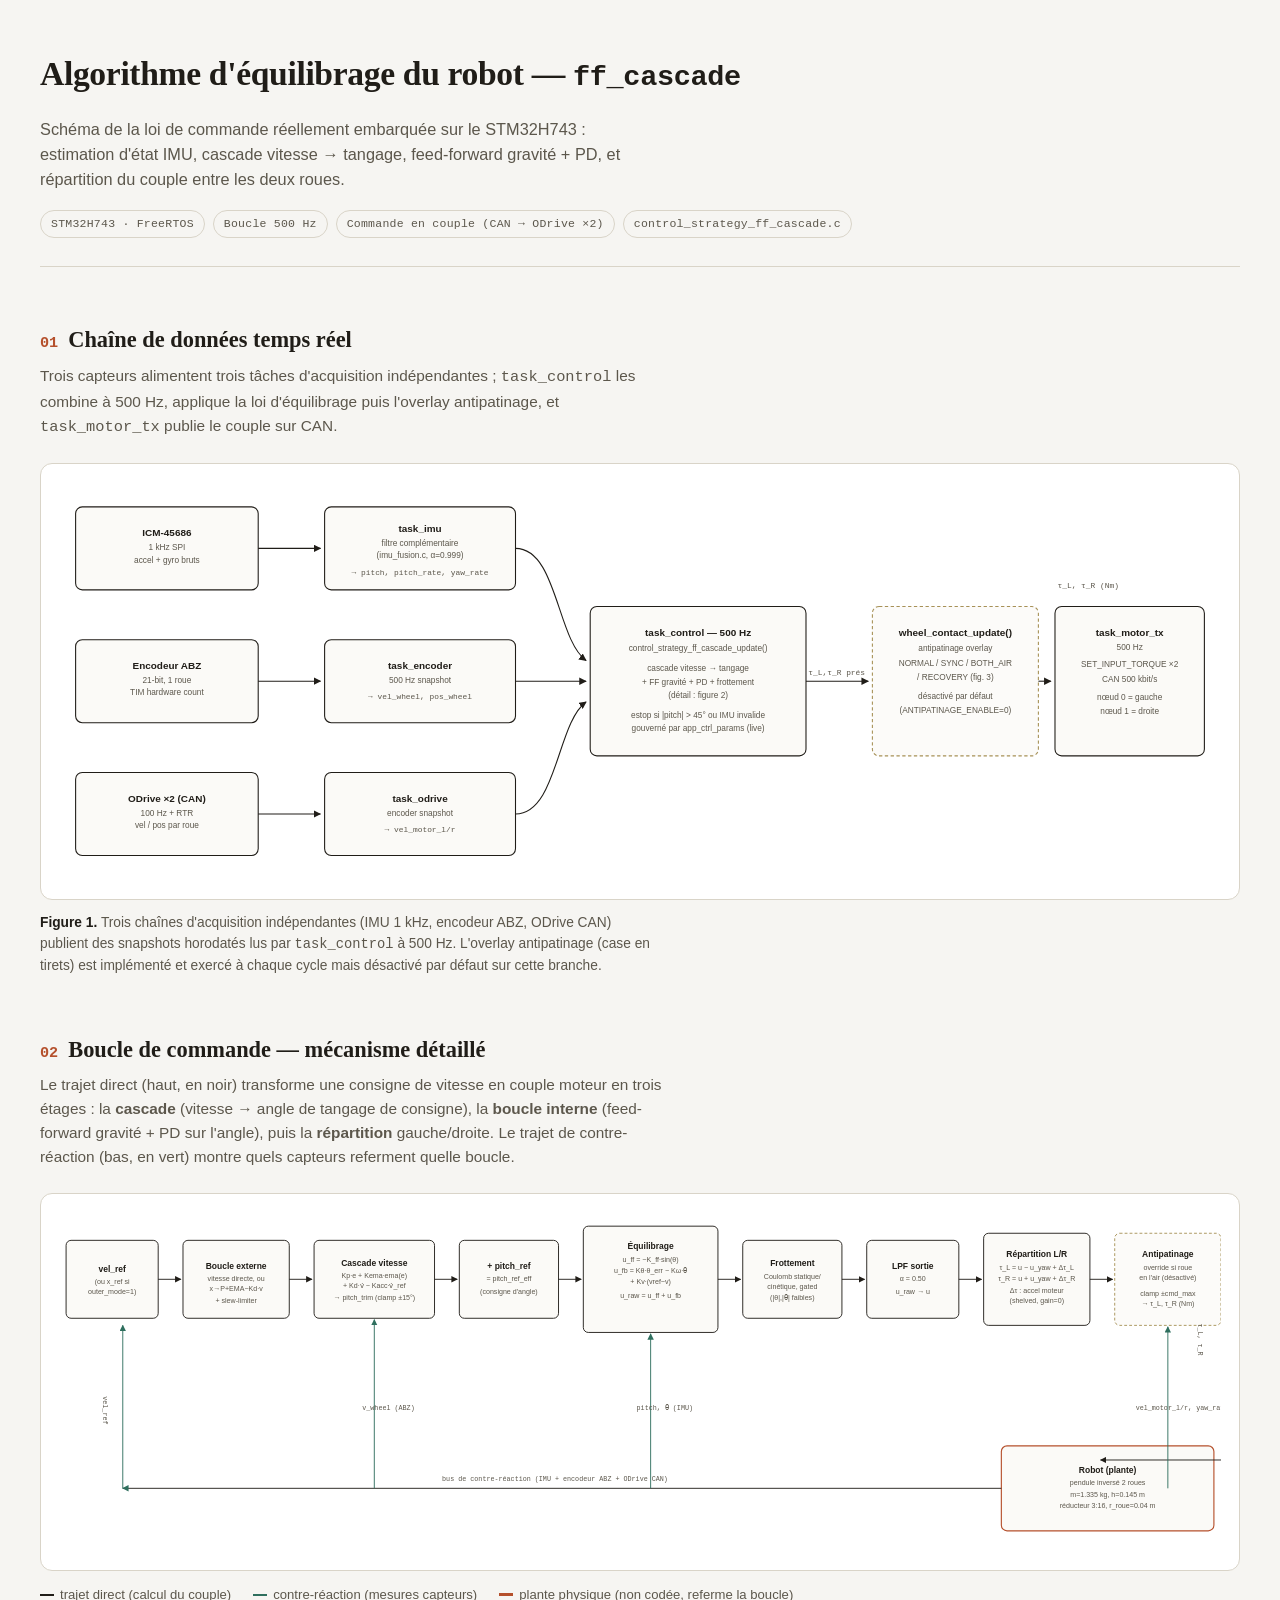
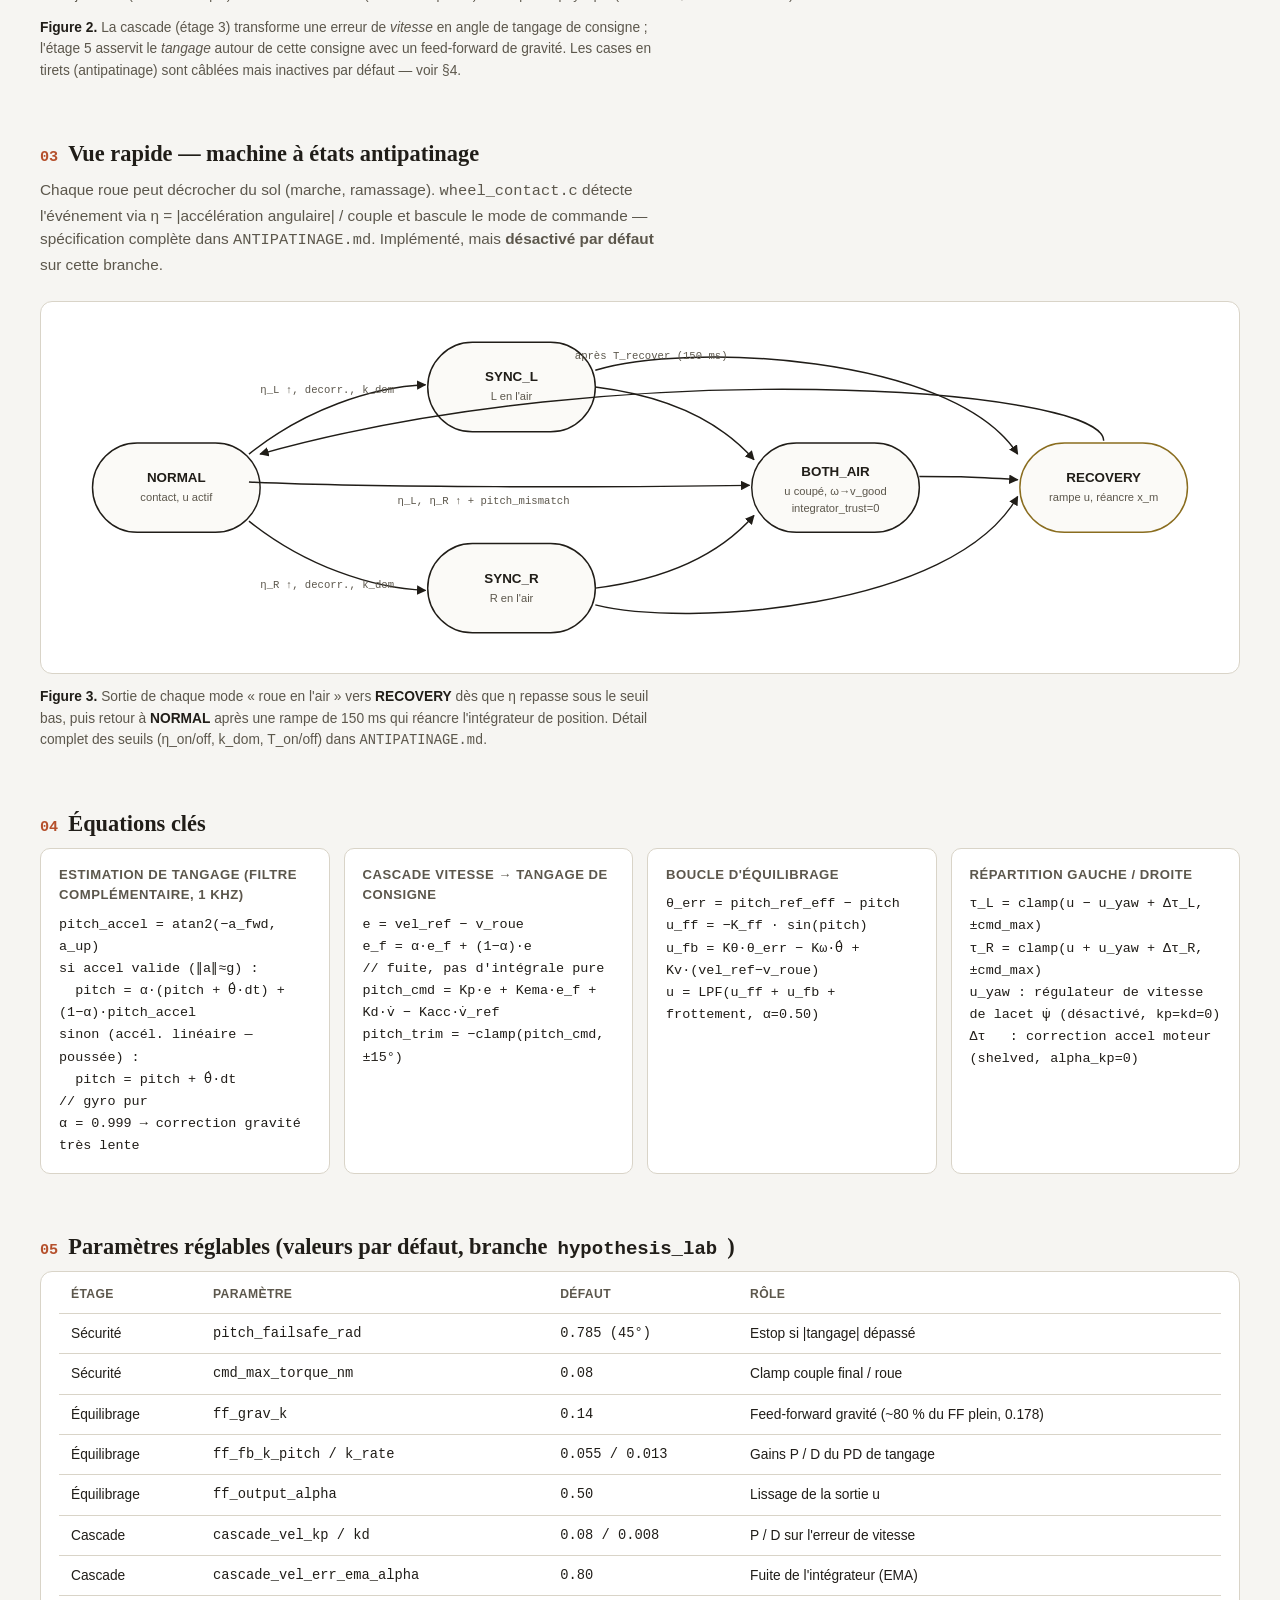
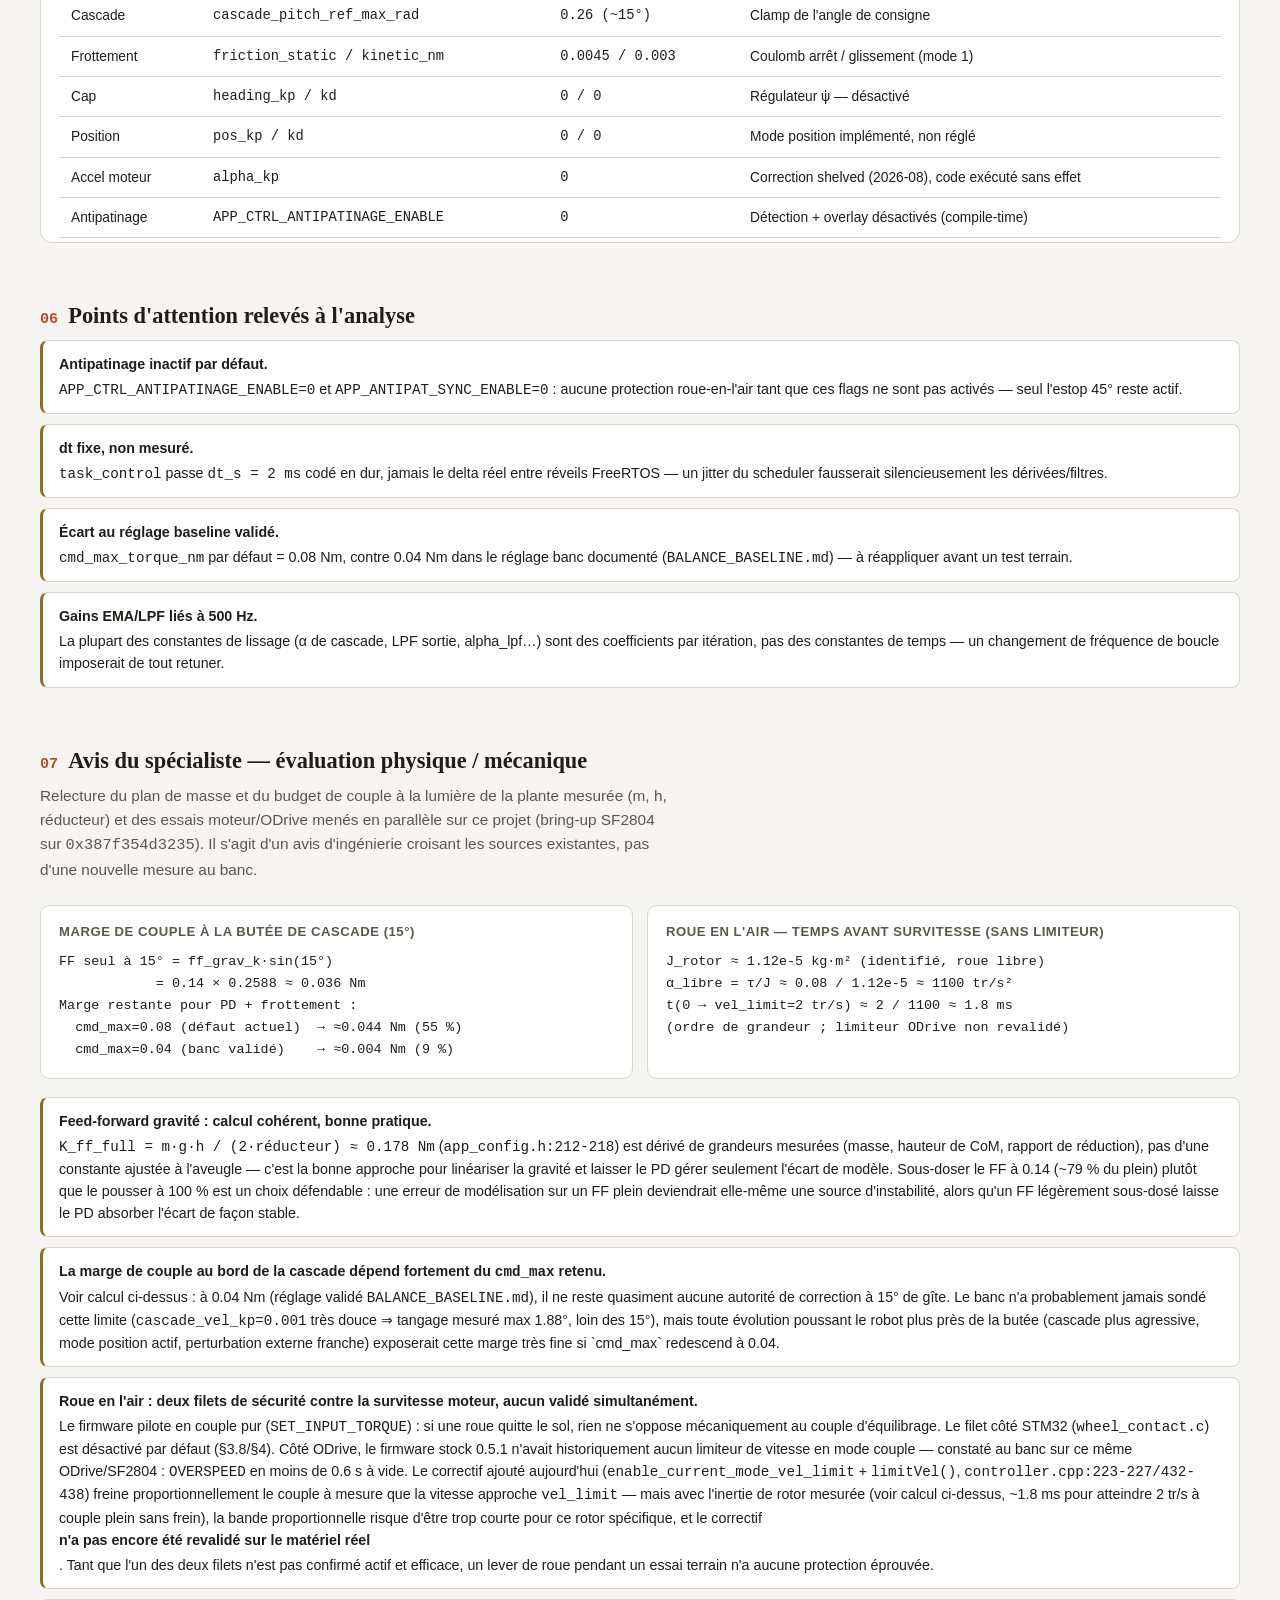
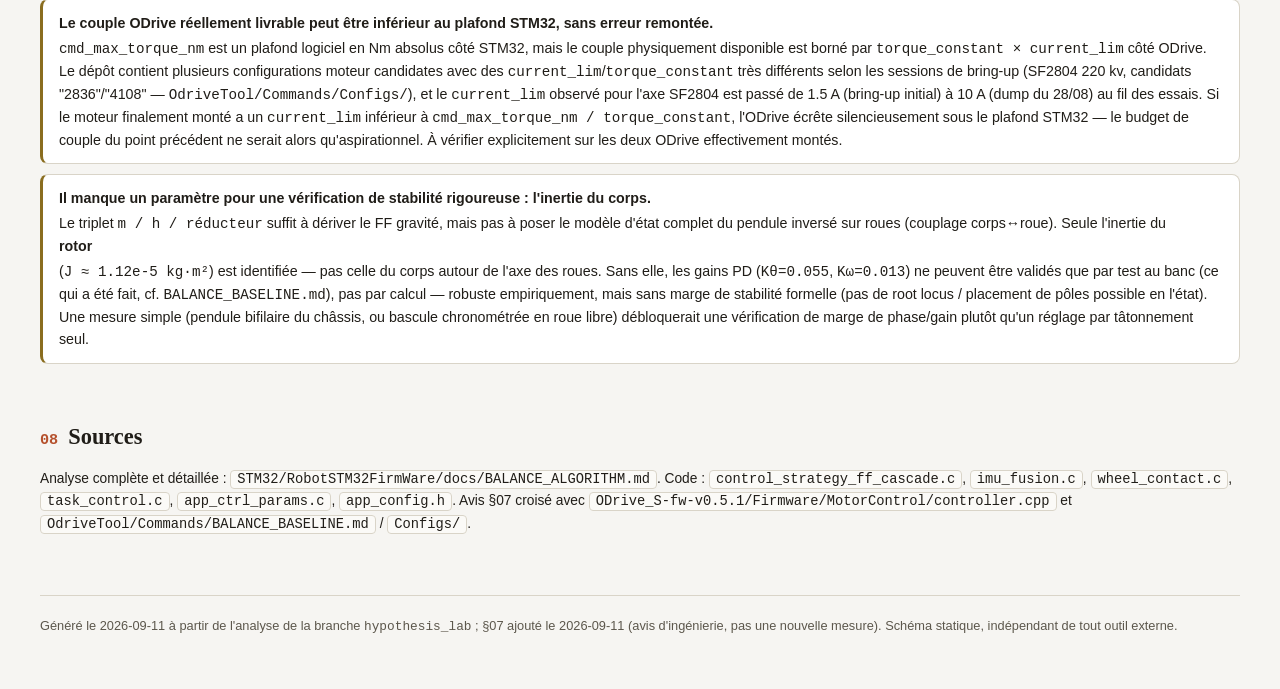
==== docs/balance_algorithm.html @ 4e515814 "docs(stm32): add balance algorithm analysis and tuning punch list Co-Authored-By: Claude Opus 5 <nor" ====
<!DOCTYPE html>
<html lang="fr">
<head>
<meta charset="UTF-8">
<meta name="viewport" content="width=device-width, initial-scale=1">
<title>Algorithme d'équilibrage — ff_cascade</title>
<style>
  :root {
    --bg: #f6f5f2;
    --panel: #ffffff;
    --panel-2: #fbfaf7;
    --ink: #201d18;
    --ink-dim: #5c574c;
    --line: #d9d4c8;
    --accent: #b5502c;      /* terracotta — chemin direct */
    --accent-2: #2f6f5e;    /* vert — contre-réaction / capteurs */
    --accent-3: #8a6d1f;    /* ocre — sécurité / avertissement */
    --mono: "SF Mono", "Cascadia Code", Consolas, "Roboto Mono", monospace;
    --sans: -apple-system, "Segoe UI", Inter, Roboto, Arial, sans-serif;
    --serif: Georgia, "Iowan Old Style", "Palatino Linotype", serif;
    color-scheme: light dark;
  }
  @media (prefers-color-scheme: dark) {
    :root:not([data-theme="light"]) {
      --bg: #171511;
      --panel: #201d18;
      --panel-2: #1b1915;
      --ink: #efe9dd;
      --ink-dim: #a89f8d;
      --line: #3a352c;
      --accent: #e08356;
      --accent-2: #6fbfa5;
      --accent-3: #d8b25c;
    }
  }
  :root[data-theme="dark"] {
    --bg: #171511;
    --panel: #201d18;
    --panel-2: #1b1915;
    --ink: #efe9dd;
    --ink-dim: #a89f8d;
    --line: #3a352c;
    --accent: #e08356;
    --accent-2: #6fbfa5;
    --accent-3: #d8b25c;
  }

  * { box-sizing: border-box; }
  body {
    background: var(--bg);
    color: var(--ink);
    font-family: var(--sans);
    line-height: 1.55;
    padding: 0 20px 80px;
    max-width: 1240px;
    margin: 0 auto;
  }
  header {
    padding: 48px 0 28px;
    border-bottom: 1px solid var(--line);
    margin-bottom: 36px;
  }
  h1 {
    font-family: var(--serif);
    font-size: 2.1rem;
    font-weight: 600;
    margin: 0 0 8px;
    letter-spacing: -0.01em;
  }
  .subtitle { color: var(--ink-dim); font-size: 1.02rem; max-width: 66ch; }
  .badges { display: flex; gap: 8px; flex-wrap: wrap; margin-top: 18px; }
  .badge {
    font-family: var(--mono);
    font-size: 0.72rem;
    letter-spacing: 0.02em;
    padding: 4px 10px;
    border: 1px solid var(--line);
    border-radius: 100px;
    color: var(--ink-dim);
  }

  section { margin: 56px 0; }
  h2 {
    font-family: var(--serif);
    font-size: 1.4rem;
    font-weight: 600;
    margin: 0 0 6px;
    display: flex;
    align-items: baseline;
    gap: 10px;
  }
  h2 .num { color: var(--accent); font-family: var(--mono); font-size: 0.95rem; }
  .lede { color: var(--ink-dim); max-width: 74ch; margin: 0 0 24px; font-size: 0.96rem; }

  figure { margin: 0; }
  .diagram-frame {
    background: var(--panel);
    border: 1px solid var(--line);
    border-radius: 12px;
    padding: 18px;
    overflow-x: auto;
  }
  .diagram-frame svg { display: block; margin: 0 auto; max-width: 100%; height: auto; }
  figcaption {
    color: var(--ink-dim);
    font-size: 0.86rem;
    margin-top: 12px;
    max-width: 80ch;
  }
  figcaption b { color: var(--ink); font-weight: 600; }

  svg text { font-family: var(--sans); fill: currentColor; }
  svg .lbl-title { font-size: 12px; font-weight: 700; }
  svg .lbl-sub { font-size: 10px; fill: var(--ink-dim); }
  svg .lbl-arrow { font-size: 9.5px; fill: var(--ink-dim); font-family: var(--mono); }
  svg .lbl-state { font-size: 12px; font-weight: 700; }
  svg rect.box { fill: var(--panel-2); stroke: currentColor; stroke-width: 1.3; }
  svg rect.box.feedback { stroke: var(--accent-2); }
  svg rect.box.plant { stroke: var(--accent); stroke-width: 1.6; }
  svg rect.box.safety { stroke: var(--accent-3); }
  svg rect.box.off { stroke-dasharray: 4 3; opacity: 0.75; }
  svg line, svg polyline, svg path.arrow { stroke: currentColor; stroke-width: 1.3; fill: none; }
  svg polyline.fb, svg path.fb { stroke: var(--accent-2); }
  svg .legend-dot { }

  .legend { display: flex; gap: 22px; flex-wrap: wrap; margin-top: 14px; font-size: 0.82rem; color: var(--ink-dim); }
  .legend span { display: inline-flex; align-items: center; gap: 6px; }
  .legend i { width: 14px; height: 2px; display: inline-block; background: currentColor; }
  .legend .fwd i { background: var(--ink); }
  .legend .fb i { background: var(--accent-2); }
  .legend .plant i { background: var(--accent); height: 3px; }

  .eq-grid { display: grid; grid-template-columns: repeat(auto-fit, minmax(280px, 1fr)); gap: 14px; }
  .eq-card {
    background: var(--panel);
    border: 1px solid var(--line);
    border-radius: 10px;
    padding: 16px 18px;
  }
  .eq-card h3 { margin: 0 0 8px; font-size: 0.82rem; text-transform: uppercase; letter-spacing: 0.04em; color: var(--ink-dim); font-weight: 600; }
  .eq-card code {
    display: block;
    font-family: var(--mono);
    font-size: 0.84rem;
    white-space: pre-wrap;
    color: var(--ink);
    line-height: 1.65;
  }

  table { width: 100%; border-collapse: collapse; font-size: 0.86rem; }
  th, td { text-align: left; padding: 9px 12px; border-bottom: 1px solid var(--line); }
  thead th { color: var(--ink-dim); font-weight: 600; font-size: 0.76rem; text-transform: uppercase; letter-spacing: 0.03em; }
  td.num { font-family: var(--mono); white-space: nowrap; }
  .table-wrap { background: var(--panel); border: 1px solid var(--line); border-radius: 12px; padding: 4px 18px; overflow-x: auto; }

  .notes { display: grid; gap: 10px; }
  .note {
    background: var(--panel);
    border: 1px solid var(--line);
    border-left: 3px solid var(--accent-3);
    border-radius: 8px;
    padding: 12px 16px;
    font-size: 0.89rem;
  }
  .note b { display: block; margin-bottom: 3px; }

  .files { font-size: 0.86rem; }
  .files code { font-family: var(--mono); background: var(--panel-2); padding: 1px 6px; border-radius: 4px; border: 1px solid var(--line); }

  footer { color: var(--ink-dim); font-size: 0.8rem; border-top: 1px solid var(--line); padding-top: 20px; margin-top: 60px; }
</style>
</head>
<body>

<header>
  <h1>Algorithme d'équilibrage du robot — <code style="font-family:var(--mono); font-size:0.85em;">ff_cascade</code></h1>
  <p class="subtitle">Schéma de la loi de commande réellement embarquée sur le STM32H743 : estimation d'état IMU, cascade vitesse → tangage, feed-forward gravité + PD, et répartition du couple entre les deux roues.</p>
  <div class="badges">
    <span class="badge">STM32H743 · FreeRTOS</span>
    <span class="badge">Boucle 500 Hz</span>
    <span class="badge">Commande en couple (CAN → ODrive ×2)</span>
    <span class="badge">control_strategy_ff_cascade.c</span>
  </div>
</header>

<section id="dataflow">
  <h2><span class="num">01</span> Chaîne de données temps réel</h2>
  <p class="lede">Trois capteurs alimentent trois tâches d'acquisition indépendantes ; <code style="font-family:var(--mono)">task_control</code> les combine à 500&nbsp;Hz, applique la loi d'équilibrage puis l'overlay antipatinage, et <code style="font-family:var(--mono)">task_motor_tx</code> publie le couple sur CAN.</p>

  <figure>
  <div class="diagram-frame">
    <svg viewBox="0 0 1400 480" role="img" aria-label="Trois chaînes de capteurs (IMU à 1 kHz, encodeur ABZ, ODrive CAN) convergent dans task_control à 500 Hz, qui appelle l'overlay antipatinage puis publie vers task_motor_tx et le bus CAN.">
      <defs>
        <marker id="arrowFwd" viewBox="0 0 10 10" refX="9" refY="5" markerWidth="7" markerHeight="7" orient="auto-start-reverse">
          <path d="M0,0 L10,5 L0,10 z" fill="currentColor"/>
        </marker>
      </defs>

      <!-- col1: sensors -->
      <rect class="box" x="20" y="30" width="220" height="100" rx="8"/>
      <text x="130" y="65" text-anchor="middle" class="lbl-title">ICM-45686</text>
      <text x="130" y="82" text-anchor="middle" class="lbl-sub">1 kHz SPI</text>
      <text x="130" y="97" text-anchor="middle" class="lbl-sub">accel + gyro bruts</text>

      <rect class="box" x="20" y="190" width="220" height="100" rx="8"/>
      <text x="130" y="225" text-anchor="middle" class="lbl-title">Encodeur ABZ</text>
      <text x="130" y="242" text-anchor="middle" class="lbl-sub">21-bit, 1 roue</text>
      <text x="130" y="257" text-anchor="middle" class="lbl-sub">TIM hardware count</text>

      <rect class="box" x="20" y="350" width="220" height="100" rx="8"/>
      <text x="130" y="385" text-anchor="middle" class="lbl-title">ODrive ×2 (CAN)</text>
      <text x="130" y="402" text-anchor="middle" class="lbl-sub">100 Hz + RTR</text>
      <text x="130" y="417" text-anchor="middle" class="lbl-sub">vel / pos par roue</text>

      <!-- col2: acquisition tasks -->
      <rect class="box" x="320" y="30" width="230" height="100" rx="8"/>
      <text x="435" y="60" text-anchor="middle" class="lbl-title">task_imu</text>
      <text x="435" y="77" text-anchor="middle" class="lbl-sub">filtre complémentaire</text>
      <text x="435" y="92" text-anchor="middle" class="lbl-sub">(imu_fusion.c, α=0.999)</text>
      <text x="435" y="112" text-anchor="middle" class="lbl-arrow">→ pitch, pitch_rate, yaw_rate</text>

      <rect class="box" x="320" y="190" width="230" height="100" rx="8"/>
      <text x="435" y="225" text-anchor="middle" class="lbl-title">task_encoder</text>
      <text x="435" y="242" text-anchor="middle" class="lbl-sub">500 Hz snapshot</text>
      <text x="435" y="262" text-anchor="middle" class="lbl-arrow">→ vel_wheel, pos_wheel</text>

      <rect class="box" x="320" y="350" width="230" height="100" rx="8"/>
      <text x="435" y="385" text-anchor="middle" class="lbl-title">task_odrive</text>
      <text x="435" y="402" text-anchor="middle" class="lbl-sub">encoder snapshot</text>
      <text x="435" y="422" text-anchor="middle" class="lbl-arrow">→ vel_motor_l/r</text>

      <!-- arrows sensor -> task -->
      <line x1="240" y1="80" x2="315" y2="80" marker-end="url(#arrowFwd)"/>
      <line x1="240" y1="240" x2="315" y2="240" marker-end="url(#arrowFwd)"/>
      <line x1="240" y1="400" x2="315" y2="400" marker-end="url(#arrowFwd)"/>

      <!-- col3: control task hub -->
      <rect class="box" x="640" y="150" width="260" height="180" rx="8"/>
      <text x="770" y="185" text-anchor="middle" class="lbl-title">task_control — 500 Hz</text>
      <text x="770" y="204" text-anchor="middle" class="lbl-sub">control_strategy_ff_cascade_update()</text>
      <text x="770" y="228" text-anchor="middle" class="lbl-sub">cascade vitesse → tangage</text>
      <text x="770" y="244" text-anchor="middle" class="lbl-sub">+ FF gravité + PD + frottement</text>
      <text x="770" y="260" text-anchor="middle" class="lbl-sub">(détail : figure 2)</text>
      <text x="770" y="284" text-anchor="middle" class="lbl-sub">estop si |pitch| &gt; 45° ou IMU invalide</text>
      <text x="770" y="300" text-anchor="middle" class="lbl-sub" fill="var(--accent-3)">gouverné par app_ctrl_params (live)</text>

      <!-- converging arrows -->
      <path class="arrow" d="M550,80 C600,80 600,190 635,215" marker-end="url(#arrowFwd)"/>
      <line x1="550" y1="240" x2="635" y2="240" marker-end="url(#arrowFwd)"/>
      <path class="arrow" d="M550,400 C600,400 600,290 635,265" marker-end="url(#arrowFwd)"/>

      <!-- col4: wheel_contact overlay -->
      <rect class="box safety off" x="980" y="150" width="200" height="180" rx="8"/>
      <text x="1080" y="185" text-anchor="middle" class="lbl-title">wheel_contact_update()</text>
      <text x="1080" y="204" text-anchor="middle" class="lbl-sub">antipatinage overlay</text>
      <text x="1080" y="222" text-anchor="middle" class="lbl-sub">NORMAL / SYNC / BOTH_AIR</text>
      <text x="1080" y="238" text-anchor="middle" class="lbl-sub">/ RECOVERY (fig. 3)</text>
      <text x="1080" y="262" text-anchor="middle" class="lbl-sub" fill="var(--accent-3)">désactivé par défaut</text>
      <text x="1080" y="278" text-anchor="middle" class="lbl-sub" fill="var(--accent-3)">(ANTIPATINAGE_ENABLE=0)</text>

      <line x1="900" y1="240" x2="975" y2="240" marker-end="url(#arrowFwd)"/>
      <text x="937" y="232" text-anchor="middle" class="lbl-arrow">τ_L,τ_R prés</text>

      <!-- col5: motor tx + CAN -->
      <rect class="box" x="1200" y="150" width="180" height="180" rx="8" transform="translate(0,0)"/>
      <text x="1290" y="185" text-anchor="middle" class="lbl-title">task_motor_tx</text>
      <text x="1290" y="203" text-anchor="middle" class="lbl-sub">500 Hz</text>
      <text x="1290" y="223" text-anchor="middle" class="lbl-sub">SET_INPUT_TORQUE ×2</text>
      <text x="1290" y="241" text-anchor="middle" class="lbl-sub">CAN 500 kbit/s</text>
      <text x="1290" y="263" text-anchor="middle" class="lbl-sub">nœud 0 = gauche</text>
      <text x="1290" y="279" text-anchor="middle" class="lbl-sub">nœud 1 = droite</text>

      <line x1="1180" y1="240" x2="1195" y2="240" marker-end="url(#arrowFwd)"/>
      <text x="1240" y="128" text-anchor="middle" class="lbl-arrow">τ_L, τ_R (Nm)</text>
    </svg>
  </div>
  <figcaption><b>Figure 1.</b> Trois chaînes d'acquisition indépendantes (IMU 1 kHz, encodeur ABZ, ODrive CAN) publient des snapshots horodatés lus par <code style="font-family:var(--mono)">task_control</code> à 500&nbsp;Hz. L'overlay antipatinage (case en tirets) est implémenté et exercé à chaque cycle mais désactivé par défaut sur cette branche.</figcaption>
  </figure>
</section>

<section id="loop">
  <h2><span class="num">02</span> Boucle de commande — mécanisme détaillé</h2>
  <p class="lede">Le trajet direct (haut, en noir) transforme une consigne de vitesse en couple moteur en trois étages : la <b>cascade</b> (vitesse → angle de tangage de consigne), la <b>boucle interne</b> (feed-forward gravité + PD sur l'angle), puis la <b>répartition</b> gauche/droite. Le trajet de contre-réaction (bas, en vert) montre quels capteurs referment quelle boucle.</p>

  <figure>
  <div class="diagram-frame">
    <svg viewBox="0 0 1640 480" role="img" aria-label="Boucle fermée : vel_ref traverse la boucle externe, la cascade vitesse-vers-tangage, le PD de tangage combiné au feed-forward gravité, la compensation de frottement, le filtre de sortie, la répartition gauche/droite et l'overlay antipatinage jusqu'au couple moteur ; le robot referme la boucle en renvoyant pitch, vitesse de roue et vitesse moteur vers les étages correspondants.">
      <defs>
        <marker id="arrowFwd2" viewBox="0 0 10 10" refX="9" refY="5" markerWidth="7" markerHeight="7" orient="auto-start-reverse">
          <path d="M0,0 L10,5 L0,10 z" fill="currentColor"/>
        </marker>
        <marker id="arrowFb" viewBox="0 0 10 10" refX="9" refY="5" markerWidth="7" markerHeight="7" orient="auto-start-reverse">
          <path d="M0,0 L10,5 L0,10 z" fill="var(--accent-2)"/>
        </marker>
      </defs>

      <!-- forward path boxes: y=30 h=130 -->
      <!-- 1 -->
      <rect class="box" x="10" y="40" width="130" height="110" rx="7"/>
      <text x="75" y="85" text-anchor="middle" class="lbl-title">vel_ref</text>
      <text x="75" y="102" text-anchor="middle" class="lbl-sub">(ou x_ref si</text>
      <text x="75" y="116" text-anchor="middle" class="lbl-sub">outer_mode=1)</text>

      <!-- 2 -->
      <rect class="box" x="175" y="40" width="150" height="110" rx="7"/>
      <text x="250" y="80" text-anchor="middle" class="lbl-title">Boucle externe</text>
      <text x="250" y="98" text-anchor="middle" class="lbl-sub">vitesse directe, ou</text>
      <text x="250" y="112" text-anchor="middle" class="lbl-sub">x→P+EMA−Kd·v</text>
      <text x="250" y="128" text-anchor="middle" class="lbl-sub">+ slew-limiter</text>

      <!-- 3 -->
      <rect class="box" x="360" y="40" width="170" height="110" rx="7"/>
      <text x="445" y="76" text-anchor="middle" class="lbl-title">Cascade vitesse</text>
      <text x="445" y="93" text-anchor="middle" class="lbl-sub">Kp·e + Kema·ema(e)</text>
      <text x="445" y="107" text-anchor="middle" class="lbl-sub">+ Kd·v̇ − Kacc·v̇_ref</text>
      <text x="445" y="124" text-anchor="middle" class="lbl-sub">→ pitch_trim (clamp ±15°)</text>

      <!-- 4 -->
      <rect class="box" x="565" y="40" width="140" height="110" rx="7"/>
      <text x="635" y="80" text-anchor="middle" class="lbl-title">+ pitch_ref</text>
      <text x="635" y="98" text-anchor="middle" class="lbl-sub">= pitch_ref_eff</text>
      <text x="635" y="116" text-anchor="middle" class="lbl-sub">(consigne d'angle)</text>

      <!-- 5 : PD + FF -->
      <rect class="box" x="740" y="20" width="190" height="150" rx="7"/>
      <text x="835" y="52" text-anchor="middle" class="lbl-title">Équilibrage</text>
      <text x="835" y="70" text-anchor="middle" class="lbl-sub">u_ff = −K_ff·sin(θ)</text>
      <text x="835" y="86" text-anchor="middle" class="lbl-sub">u_fb = Kθ·θ_err − Kω·θ̇</text>
      <text x="835" y="102" text-anchor="middle" class="lbl-sub">     + Kv·(vref−v)</text>
      <text x="835" y="122" text-anchor="middle" class="lbl-sub" fill="var(--ink)">u_raw = u_ff + u_fb</text>

      <!-- 6 -->
      <rect class="box" x="965" y="40" width="140" height="110" rx="7"/>
      <text x="1035" y="76" text-anchor="middle" class="lbl-title">Frottement</text>
      <text x="1035" y="94" text-anchor="middle" class="lbl-sub">Coulomb statique/</text>
      <text x="1035" y="108" text-anchor="middle" class="lbl-sub">cinétique, gated</text>
      <text x="1035" y="124" text-anchor="middle" class="lbl-sub">(|θ|,|θ̇| faibles)</text>

      <!-- 7 -->
      <rect class="box" x="1140" y="40" width="130" height="110" rx="7"/>
      <text x="1205" y="80" text-anchor="middle" class="lbl-title">LPF sortie</text>
      <text x="1205" y="98" text-anchor="middle" class="lbl-sub">α = 0.50</text>
      <text x="1205" y="116" text-anchor="middle" class="lbl-sub">u_raw → u</text>

      <!-- 8 -->
      <rect class="box" x="1305" y="30" width="150" height="130" rx="7"/>
      <text x="1380" y="64" text-anchor="middle" class="lbl-title">Répartition L/R</text>
      <text x="1380" y="82" text-anchor="middle" class="lbl-sub">τ_L = u − u_yaw + Δτ_L</text>
      <text x="1380" y="97" text-anchor="middle" class="lbl-sub">τ_R = u + u_yaw + Δτ_R</text>
      <text x="1380" y="115" text-anchor="middle" class="lbl-sub">Δτ : accel moteur</text>
      <text x="1380" y="129" text-anchor="middle" class="lbl-sub">(shelved, gain=0)</text>

      <!-- 9 antipatinage + clamp -->
      <rect class="box safety off" x="1490" y="30" width="150" height="130" rx="7"/>
      <text x="1565" y="64" text-anchor="middle" class="lbl-title">Antipatinage</text>
      <text x="1565" y="82" text-anchor="middle" class="lbl-sub">override si roue</text>
      <text x="1565" y="96" text-anchor="middle" class="lbl-sub">en l'air (désactivé)</text>
      <text x="1565" y="118" text-anchor="middle" class="lbl-sub">clamp ±cmd_max</text>
      <text x="1565" y="132" text-anchor="middle" class="lbl-sub">→ τ_L, τ_R (Nm)</text>

      <!-- forward arrows -->
      <line x1="140" y1="95" x2="172" y2="95" marker-end="url(#arrowFwd2)"/>
      <line x1="325" y1="95" x2="357" y2="95" marker-end="url(#arrowFwd2)"/>
      <line x1="530" y1="95" x2="562" y2="95" marker-end="url(#arrowFwd2)"/>
      <line x1="705" y1="95" x2="737" y2="95" marker-end="url(#arrowFwd2)"/>
      <line x1="930" y1="95" x2="962" y2="95" marker-end="url(#arrowFwd2)"/>
      <line x1="1105" y1="95" x2="1137" y2="95" marker-end="url(#arrowFwd2)"/>
      <line x1="1270" y1="95" x2="1302" y2="95" marker-end="url(#arrowFwd2)"/>
      <line x1="1455" y1="95" x2="1487" y2="95" marker-end="url(#arrowFwd2)"/>

      <!-- plant box, right side, spans full height -->
      <rect class="box plant" x="1330" y="330" width="300" height="120" rx="8"/>
      <text x="1480" y="368" text-anchor="middle" class="lbl-title">Robot (plante)</text>
      <text x="1480" y="386" text-anchor="middle" class="lbl-sub">pendule inversé 2 roues</text>
      <text x="1480" y="402" text-anchor="middle" class="lbl-sub">m=1.335 kg, h=0.145 m</text>
      <text x="1480" y="418" text-anchor="middle" class="lbl-sub">réducteur 3:16, r_roue=0.04 m</text>

      <path class="arrow" d="M1640,95 h20 v255 h-190" marker-end="url(#arrowFwd2)"/>
      <text x="1610" y="180" text-anchor="middle" class="lbl-arrow" writing-mode="vertical-rl">τ_L, τ_R</text>

      <!-- feedback rail -->
      <line class="fb" x1="1330" y1="390" x2="90" y2="390" marker-end="url(#arrowFb)"/>
      <text x="700" y="380" text-anchor="middle" class="lbl-arrow" fill="var(--accent-2)">bus de contre-réaction (IMU + encodeur ABZ + ODrive CAN)</text>

      <!-- vertical feedback taps -->
      <path class="fb arrow" d="M90,390 V160" marker-end="url(#arrowFb)"/>
      <text x="65" y="280" text-anchor="middle" class="lbl-arrow" fill="var(--accent-2)" writing-mode="vertical-rl">vel_ref</text>

      <path class="fb arrow" d="M445,390 V152" marker-end="url(#arrowFb)"/>
      <text x="465" y="280" text-anchor="middle" class="lbl-arrow" fill="var(--accent-2)">v_wheel (ABZ)</text>

      <path class="fb arrow" d="M835,390 V172" marker-end="url(#arrowFb)"/>
      <text x="855" y="280" text-anchor="middle" class="lbl-arrow" fill="var(--accent-2)">pitch, θ̇ (IMU)</text>

      <path class="fb arrow" d="M1565,390 V162" marker-end="url(#arrowFb)"/>
      <text x="1585" y="280" text-anchor="middle" class="lbl-arrow" fill="var(--accent-2)">vel_motor_l/r, yaw_rate</text>
    </svg>
  </div>
  <div class="legend">
    <span class="fwd"><i></i> trajet direct (calcul du couple)</span>
    <span class="fb"><i></i> contre-réaction (mesures capteurs)</span>
    <span class="plant"><i></i> plante physique (non codée, referme la boucle)</span>
  </div>
  <figcaption><b>Figure 2.</b> La cascade (étage 3) transforme une erreur de <i>vitesse</i> en angle de tangage de consigne ; l'étage 5 asservit le <i>tangage</i> autour de cette consigne avec un feed-forward de gravité. Les cases en tirets (antipatinage) sont câblées mais inactives par défaut — voir §4.</figcaption>
  </figure>
</section>

<section id="antipat">
  <h2><span class="num">03</span> Vue rapide — machine à états antipatinage</h2>
  <p class="lede">Chaque roue peut décrocher du sol (marche, ramassage). <code style="font-family:var(--mono)">wheel_contact.c</code> détecte l'événement via η&nbsp;=&nbsp;|accélération angulaire| / couple et bascule le mode de commande — spécification complète dans <code style="font-family:var(--mono)">ANTIPATINAGE.md</code>. Implémenté, mais <b>désactivé par défaut</b> sur cette branche.</p>

  <figure>
  <div class="diagram-frame">
    <svg viewBox="0 0 1040 300" role="img" aria-label="Machine à états : NORMAL passe à SYNC_L, SYNC_R ou BOTH_AIR selon quelle(s) roue(s) décroche(nt) ; chaque mode revient à NORMAL via un état RECOVERY qui réancre la position et relance progressivement le couple.">
      <defs>
        <marker id="arrowState" viewBox="0 0 10 10" refX="9" refY="5" markerWidth="6.5" markerHeight="6.5" orient="auto-start-reverse">
          <path d="M0,0 L10,5 L0,10 z" fill="currentColor"/>
        </marker>
      </defs>

      <rect class="box" x="30" y="110" width="150" height="80" rx="40"/>
      <text x="105" y="145" text-anchor="middle" class="lbl-state">NORMAL</text>
      <text x="105" y="162" text-anchor="middle" class="lbl-sub">contact, u actif</text>

      <rect class="box" x="330" y="20" width="150" height="80" rx="40"/>
      <text x="405" y="55" text-anchor="middle" class="lbl-state">SYNC_L</text>
      <text x="405" y="72" text-anchor="middle" class="lbl-sub">L en l'air</text>

      <rect class="box" x="330" y="200" width="150" height="80" rx="40"/>
      <text x="405" y="235" text-anchor="middle" class="lbl-state">SYNC_R</text>
      <text x="405" y="252" text-anchor="middle" class="lbl-sub">R en l'air</text>

      <rect class="box" x="620" y="110" width="150" height="80" rx="40"/>
      <text x="695" y="140" text-anchor="middle" class="lbl-state">BOTH_AIR</text>
      <text x="695" y="157" text-anchor="middle" class="lbl-sub">u coupé, ω→v_good</text>
      <text x="695" y="172" text-anchor="middle" class="lbl-sub">integrator_trust=0</text>

      <rect class="box safety" x="860" y="110" width="150" height="80" rx="40"/>
      <text x="935" y="145" text-anchor="middle" class="lbl-state">RECOVERY</text>
      <text x="935" y="162" text-anchor="middle" class="lbl-sub">rampe u, réancre x_m</text>

      <path class="arrow" d="M170,120 C220,80 280,60 328,58" marker-end="url(#arrowState)"/>
      <text x="240" y="65" text-anchor="middle" class="lbl-arrow">η_L ↑, decorr., k_dom</text>

      <path class="arrow" d="M170,180 C220,220 280,240 328,242" marker-end="url(#arrowState)"/>
      <text x="240" y="240" text-anchor="middle" class="lbl-arrow">η_R ↑, decorr., k_dom</text>

      <path class="arrow" d="M170,145 C280,150 500,150 618,148" marker-end="url(#arrowState)"/>
      <text x="380" y="165" text-anchor="middle" class="lbl-arrow">η_L, η_R ↑ + pitch_mismatch</text>

      <path class="arrow" d="M480,60 C560,70 600,100 622,125" marker-end="url(#arrowState)"/>
      <path class="arrow" d="M480,240 C560,230 600,200 622,175" marker-end="url(#arrowState)"/>


      <path class="arrow" d="M770,140 C800,140 810,140 858,143" marker-end="url(#arrowState)"/>
      <path class="arrow" d="M480,45 C560,20 800,30 858,120" marker-end="url(#arrowState)"/>
      <path class="arrow" d="M480,255 C560,275 800,260 858,158" marker-end="url(#arrowState)"/>

      <path class="arrow" d="M935,108 C935,60 500,30 180,120" marker-end="url(#arrowState)"/>
      <text x="530" y="35" text-anchor="middle" class="lbl-arrow">après T_recover (150 ms)</text>
    </svg>
  </div>
  <figcaption><b>Figure 3.</b> Sortie de chaque mode « roue en l'air » vers <b>RECOVERY</b> dès que η repasse sous le seuil bas, puis retour à <b>NORMAL</b> après une rampe de 150&nbsp;ms qui réancre l'intégrateur de position. Détail complet des seuils (η_on/off, k_dom, T_on/off) dans <code style="font-family:var(--mono)">ANTIPATINAGE.md</code>.</figcaption>
  </figure>
</section>

<section id="eqs">
  <h2><span class="num">04</span> Équations clés</h2>
  <div class="eq-grid">
    <div class="eq-card">
      <h3>Estimation de tangage (filtre complémentaire, 1 kHz)</h3>
      <code>pitch_accel = atan2(−a_fwd, a_up)
si accel valide (‖a‖≈g) :
  pitch = α·(pitch + θ̇·dt) + (1−α)·pitch_accel
sinon (accél. linéaire — poussée) :
  pitch = pitch + θ̇·dt        // gyro pur
α = 0.999 → correction gravité très lente</code>
    </div>
    <div class="eq-card">
      <h3>Cascade vitesse → tangage de consigne</h3>
      <code>e = vel_ref − v_roue
e_f = α·e_f + (1−α)·e         // fuite, pas d'intégrale pure
pitch_cmd = Kp·e + Kema·e_f + Kd·v̇ − Kacc·v̇_ref
pitch_trim = −clamp(pitch_cmd, ±15°)</code>
    </div>
    <div class="eq-card">
      <h3>Boucle d'équilibrage</h3>
      <code>θ_err = pitch_ref_eff − pitch
u_ff = −K_ff · sin(pitch)
u_fb = Kθ·θ_err − Kω·θ̇ + Kv·(vel_ref−v_roue)
u = LPF(u_ff + u_fb + frottement, α=0.50)</code>
    </div>
    <div class="eq-card">
      <h3>Répartition gauche / droite</h3>
      <code>τ_L = clamp(u − u_yaw + Δτ_L, ±cmd_max)
τ_R = clamp(u + u_yaw + Δτ_R, ±cmd_max)
u_yaw : régulateur de vitesse de lacet ψ̇ (désactivé, kp=kd=0)
Δτ   : correction accel moteur (shelved, alpha_kp=0)</code>
    </div>
  </div>
</section>

<section id="params">
  <h2><span class="num">05</span> Paramètres réglables (valeurs par défaut, branche <code style="font-family:var(--mono); font-size:0.85em;">hypothesis_lab</code>)</h2>
  <div class="table-wrap">
    <table>
      <thead>
        <tr><th>Étage</th><th>Paramètre</th><th>Défaut</th><th>Rôle</th></tr>
      </thead>
      <tbody>
        <tr><td>Sécurité</td><td class="num">pitch_failsafe_rad</td><td class="num">0.785 (45°)</td><td>Estop si |tangage| dépassé</td></tr>
        <tr><td>Sécurité</td><td class="num">cmd_max_torque_nm</td><td class="num">0.08</td><td>Clamp couple final / roue</td></tr>
        <tr><td>Équilibrage</td><td class="num">ff_grav_k</td><td class="num">0.14</td><td>Feed-forward gravité (~80 % du FF plein, 0.178)</td></tr>
        <tr><td>Équilibrage</td><td class="num">ff_fb_k_pitch / k_rate</td><td class="num">0.055 / 0.013</td><td>Gains P / D du PD de tangage</td></tr>
        <tr><td>Équilibrage</td><td class="num">ff_output_alpha</td><td class="num">0.50</td><td>Lissage de la sortie u</td></tr>
        <tr><td>Cascade</td><td class="num">cascade_vel_kp / kd</td><td class="num">0.08 / 0.008</td><td>P / D sur l'erreur de vitesse</td></tr>
        <tr><td>Cascade</td><td class="num">cascade_vel_err_ema_alpha</td><td class="num">0.80</td><td>Fuite de l'intégrateur (EMA)</td></tr>
        <tr><td>Cascade</td><td class="num">cascade_pitch_ref_max_rad</td><td class="num">0.26 (~15°)</td><td>Clamp de l'angle de consigne</td></tr>
        <tr><td>Frottement</td><td class="num">friction_static / kinetic_nm</td><td class="num">0.0045 / 0.003</td><td>Coulomb arrêt / glissement (mode 1)</td></tr>
        <tr><td>Cap</td><td class="num">heading_kp / kd</td><td class="num">0 / 0</td><td>Régulateur ψ̇ — désactivé</td></tr>
        <tr><td>Position</td><td class="num">pos_kp / kd</td><td class="num">0 / 0</td><td>Mode position implémenté, non réglé</td></tr>
        <tr><td>Accel moteur</td><td class="num">alpha_kp</td><td class="num">0</td><td>Correction shelved (2026-08), code exécuté sans effet</td></tr>
        <tr><td>Antipatinage</td><td class="num">APP_CTRL_ANTIPATINAGE_ENABLE</td><td class="num">0</td><td>Détection + overlay désactivés (compile-time)</td></tr>
      </tbody>
    </table>
  </div>
</section>

<section id="notes">
  <h2><span class="num">06</span> Points d'attention relevés à l'analyse</h2>
  <div class="notes">
    <div class="note"><b>Antipatinage inactif par défaut.</b> <code style="font-family:var(--mono)">APP_CTRL_ANTIPATINAGE_ENABLE=0</code> et <code style="font-family:var(--mono)">APP_ANTIPAT_SYNC_ENABLE=0</code> : aucune protection roue-en-l'air tant que ces flags ne sont pas activés — seul l'estop 45° reste actif.</div>
    <div class="note"><b>dt fixe, non mesuré.</b> <code style="font-family:var(--mono)">task_control</code> passe <code style="font-family:var(--mono)">dt_s = 2&nbsp;ms</code> codé en dur, jamais le delta réel entre réveils FreeRTOS — un jitter du scheduler fausserait silencieusement les dérivées/filtres.</div>
    <div class="note"><b>Écart au réglage baseline validé.</b> <code style="font-family:var(--mono)">cmd_max_torque_nm</code> par défaut = 0.08 Nm, contre 0.04 Nm dans le réglage banc documenté (<code style="font-family:var(--mono)">BALANCE_BASELINE.md</code>) — à réappliquer avant un test terrain.</div>
    <div class="note"><b>Gains EMA/LPF liés à 500 Hz.</b> La plupart des constantes de lissage (α de cascade, LPF sortie, alpha_lpf…) sont des coefficients par itération, pas des constantes de temps — un changement de fréquence de boucle imposerait de tout retuner.</div>
  </div>
</section>

<section id="review">
  <h2><span class="num">07</span> Avis du spécialiste — évaluation physique / mécanique</h2>
  <p class="lede">Relecture du plan de masse et du budget de couple à la lumière de la plante mesurée (m, h, réducteur) et des essais moteur/ODrive menés en parallèle sur ce projet (bring-up SF2804 sur <code style="font-family:var(--mono)">0x387f354d3235</code>). Il s'agit d'un avis d'ingénierie croisant les sources existantes, pas d'une nouvelle mesure au banc.</p>

  <div class="eq-grid" style="margin-bottom:18px;">
    <div class="eq-card">
      <h3>Marge de couple à la butée de cascade (15°)</h3>
      <code>FF seul à 15° = ff_grav_k·sin(15°)
            = 0.14 × 0.2588 ≈ 0.036 Nm
Marge restante pour PD + frottement :
  cmd_max=0.08 (défaut actuel)  → ≈0.044 Nm (55 %)
  cmd_max=0.04 (banc validé)    → ≈0.004 Nm (9 %)</code>
    </div>
    <div class="eq-card">
      <h3>Roue en l'air — temps avant survitesse (sans limiteur)</h3>
      <code>J_rotor ≈ 1.12e-5 kg·m² (identifié, roue libre)
α_libre = τ/J ≈ 0.08 / 1.12e-5 ≈ 1100 tr/s²
t(0 → vel_limit=2 tr/s) ≈ 2 / 1100 ≈ 1.8 ms
(ordre de grandeur ; limiteur ODrive non revalidé)</code>
    </div>
  </div>

  <div class="notes">
    <div class="note"><b>Feed-forward gravité : calcul cohérent, bonne pratique.</b> <code style="font-family:var(--mono)">K_ff_full = m·g·h / (2·réducteur) ≈ 0.178 Nm</code> (<code style="font-family:var(--mono)">app_config.h:212-218</code>) est dérivé de grandeurs mesurées (masse, hauteur de CoM, rapport de réduction), pas d'une constante ajustée à l'aveugle — c'est la bonne approche pour linéariser la gravité et laisser le PD gérer seulement l'écart de modèle. Sous-doser le FF à 0.14 (~79 % du plein) plutôt que le pousser à 100 % est un choix défendable : une erreur de modélisation sur un FF plein deviendrait elle-même une source d'instabilité, alors qu'un FF légèrement sous-dosé laisse le PD absorber l'écart de façon stable.</div>
    <div class="note"><b>La marge de couple au bord de la cascade dépend fortement du <code style="font-family:var(--mono)">cmd_max</code> retenu.</b> Voir calcul ci-dessus : à 0.04 Nm (réglage validé <code style="font-family:var(--mono)">BALANCE_BASELINE.md</code>), il ne reste quasiment aucune autorité de correction à 15° de gîte. Le banc n'a probablement jamais sondé cette limite (<code style="font-family:var(--mono)">cascade_vel_kp=0.001</code> très douce ⇒ tangage mesuré max 1.88°, loin des 15°), mais toute évolution poussant le robot plus près de la butée (cascade plus agressive, mode position actif, perturbation externe franche) exposerait cette marge très fine si `cmd_max` redescend à 0.04.</div>
    <div class="note"><b>Roue en l'air : deux filets de sécurité contre la survitesse moteur, aucun validé simultanément.</b> Le firmware pilote en couple pur (<code style="font-family:var(--mono)">SET_INPUT_TORQUE</code>) : si une roue quitte le sol, rien ne s'oppose mécaniquement au couple d'équilibrage. Le filet côté STM32 (<code style="font-family:var(--mono)">wheel_contact.c</code>) est désactivé par défaut (§3.8/§4). Côté ODrive, le firmware stock 0.5.1 n'avait historiquement aucun limiteur de vitesse en mode couple — constaté au banc sur ce même ODrive/SF2804 : <code style="font-family:var(--mono)">OVERSPEED</code> en moins de 0.6&nbsp;s à vide. Le correctif ajouté aujourd'hui (<code style="font-family:var(--mono)">enable_current_mode_vel_limit</code> + <code style="font-family:var(--mono)">limitVel()</code>, <code style="font-family:var(--mono)">controller.cpp:223-227/432-438</code>) freine proportionnellement le couple à mesure que la vitesse approche <code style="font-family:var(--mono)">vel_limit</code> — mais avec l'inertie de rotor mesurée (voir calcul ci-dessus, ~1.8&nbsp;ms pour atteindre 2&nbsp;tr/s à couple plein sans frein), la bande proportionnelle risque d'être trop courte pour ce rotor spécifique, et le correctif <b>n'a pas encore été revalidé sur le matériel réel</b>. Tant que l'un des deux filets n'est pas confirmé actif et efficace, un lever de roue pendant un essai terrain n'a aucune protection éprouvée.</div>
    <div class="note"><b>Le couple ODrive réellement livrable peut être inférieur au plafond STM32, sans erreur remontée.</b> <code style="font-family:var(--mono)">cmd_max_torque_nm</code> est un plafond logiciel en Nm absolus côté STM32, mais le couple physiquement disponible est borné par <code style="font-family:var(--mono)">torque_constant × current_lim</code> côté ODrive. Le dépôt contient plusieurs configurations moteur candidates avec des <code style="font-family:var(--mono)">current_lim</code>/<code style="font-family:var(--mono)">torque_constant</code> très différents selon les sessions de bring-up (SF2804 220&nbsp;kv, candidats "2836"/"4108" — <code style="font-family:var(--mono)">OdriveTool/Commands/Configs/</code>), et le <code style="font-family:var(--mono)">current_lim</code> observé pour l'axe SF2804 est passé de 1.5&nbsp;A (bring-up initial) à 10&nbsp;A (dump du 28/08) au fil des essais. Si le moteur finalement monté a un <code style="font-family:var(--mono)">current_lim</code> inférieur à <code style="font-family:var(--mono)">cmd_max_torque_nm / torque_constant</code>, l'ODrive écrête silencieusement sous le plafond STM32 — le budget de couple du point précédent ne serait alors qu'aspirationnel. À vérifier explicitement sur les deux ODrive effectivement montés.</div>
    <div class="note"><b>Il manque un paramètre pour une vérification de stabilité rigoureuse : l'inertie du corps.</b> Le triplet <code style="font-family:var(--mono)">m / h / réducteur</code> suffit à dériver le FF gravité, mais pas à poser le modèle d'état complet du pendule inversé sur roues (couplage corps↔roue). Seule l'inertie du <b>rotor</b> (<code style="font-family:var(--mono)">J ≈ 1.12e-5 kg·m²</code>) est identifiée — pas celle du corps autour de l'axe des roues. Sans elle, les gains PD (<code style="font-family:var(--mono)">Kθ=0.055</code>, <code style="font-family:var(--mono)">Kω=0.013</code>) ne peuvent être validés que par test au banc (ce qui a été fait, cf. <code style="font-family:var(--mono)">BALANCE_BASELINE.md</code>), pas par calcul — robuste empiriquement, mais sans marge de stabilité formelle (pas de root locus / placement de pôles possible en l'état). Une mesure simple (pendule bifilaire du châssis, ou bascule chronométrée en roue libre) débloquerait une vérification de marge de phase/gain plutôt qu'un réglage par tâtonnement seul.</div>
  </div>
</section>

<section class="files">
  <h2><span class="num">08</span> Sources</h2>
  <p>Analyse complète et détaillée : <code>STM32/RobotSTM32FirmWare/docs/BALANCE_ALGORITHM.md</code>. Code : <code>control_strategy_ff_cascade.c</code>, <code>imu_fusion.c</code>, <code>wheel_contact.c</code>, <code>task_control.c</code>, <code>app_ctrl_params.c</code>, <code>app_config.h</code>. Avis §07 croisé avec <code>ODrive_S-fw-v0.5.1/Firmware/MotorControl/controller.cpp</code> et <code>OdriveTool/Commands/BALANCE_BASELINE.md</code> / <code>Configs/</code>.</p>
</section>

<footer>
  Généré le 2026-09-11 à partir de l'analyse de la branche <code style="font-family:var(--mono)">hypothesis_lab</code> ; §07 ajouté le 2026-09-11 (avis d'ingénierie, pas une nouvelle mesure). Schéma statique, indépendant de tout outil externe.
</footer>

</body>
</html>
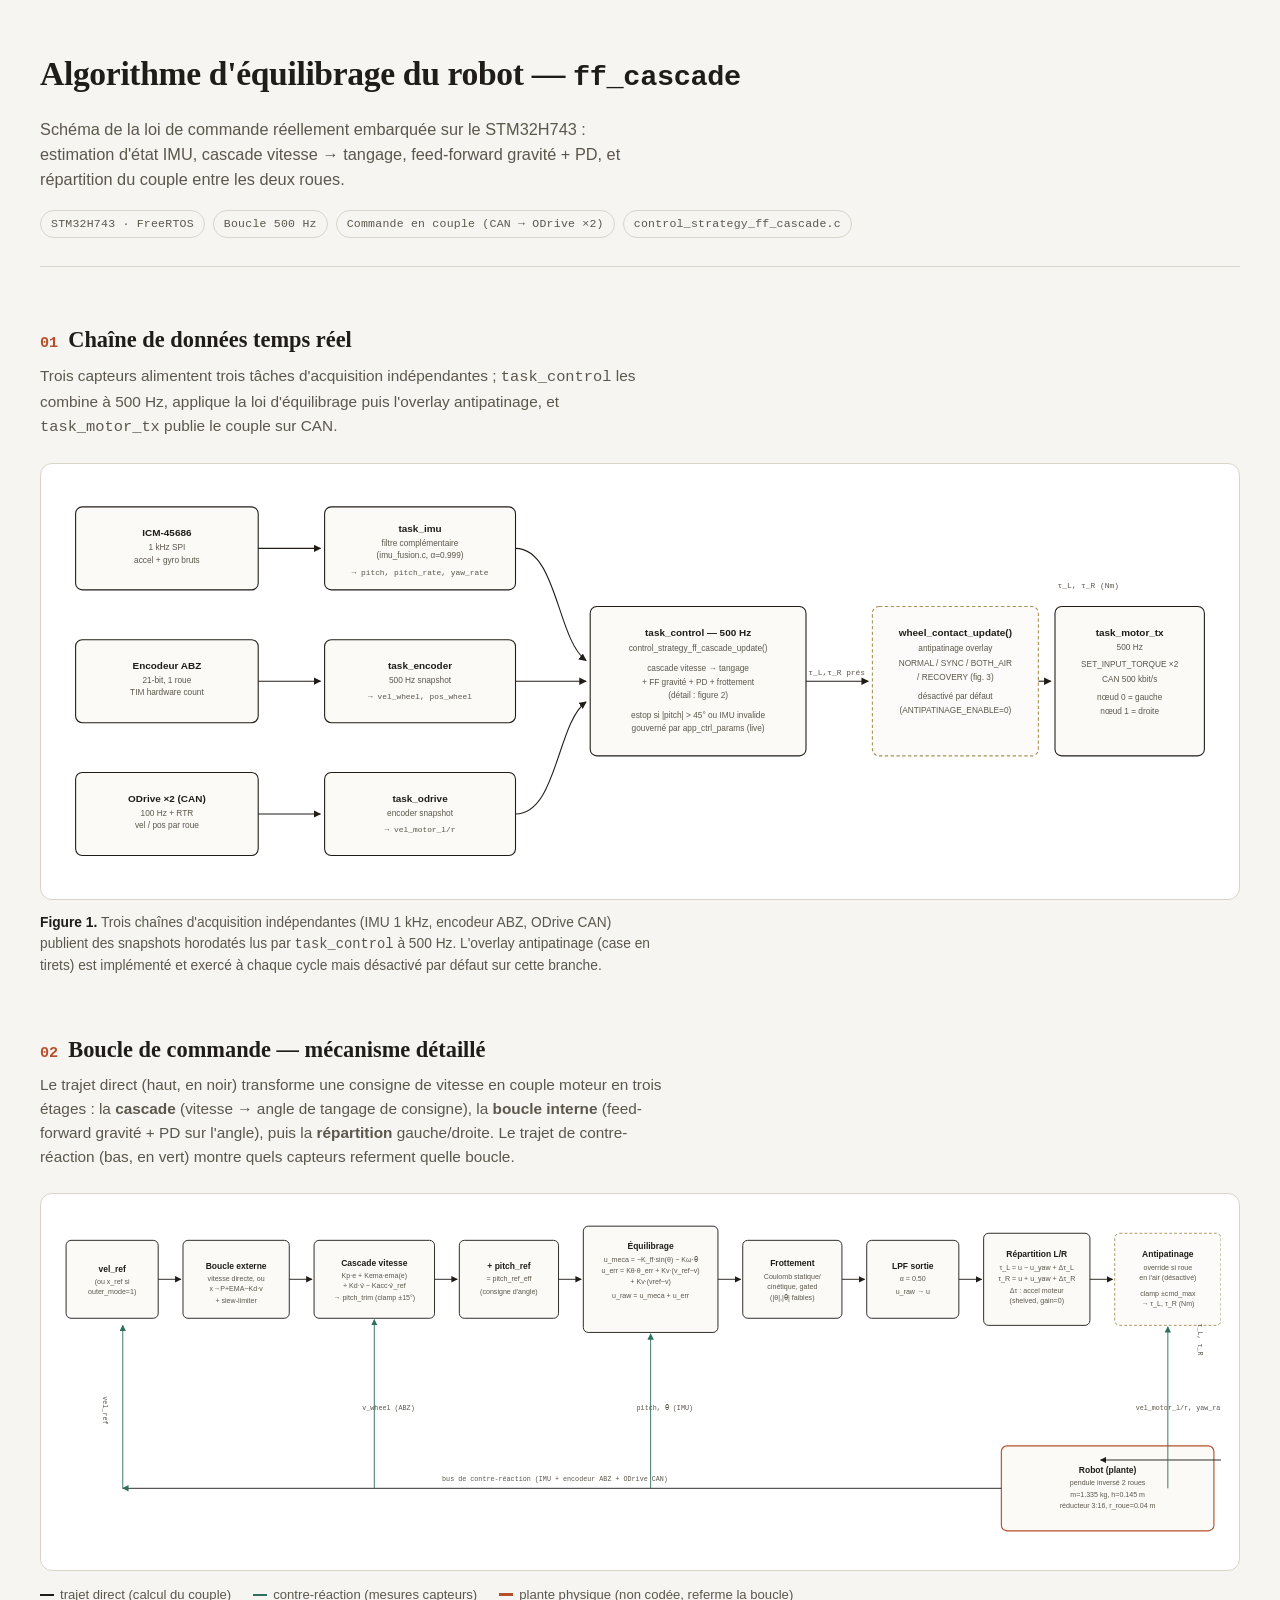
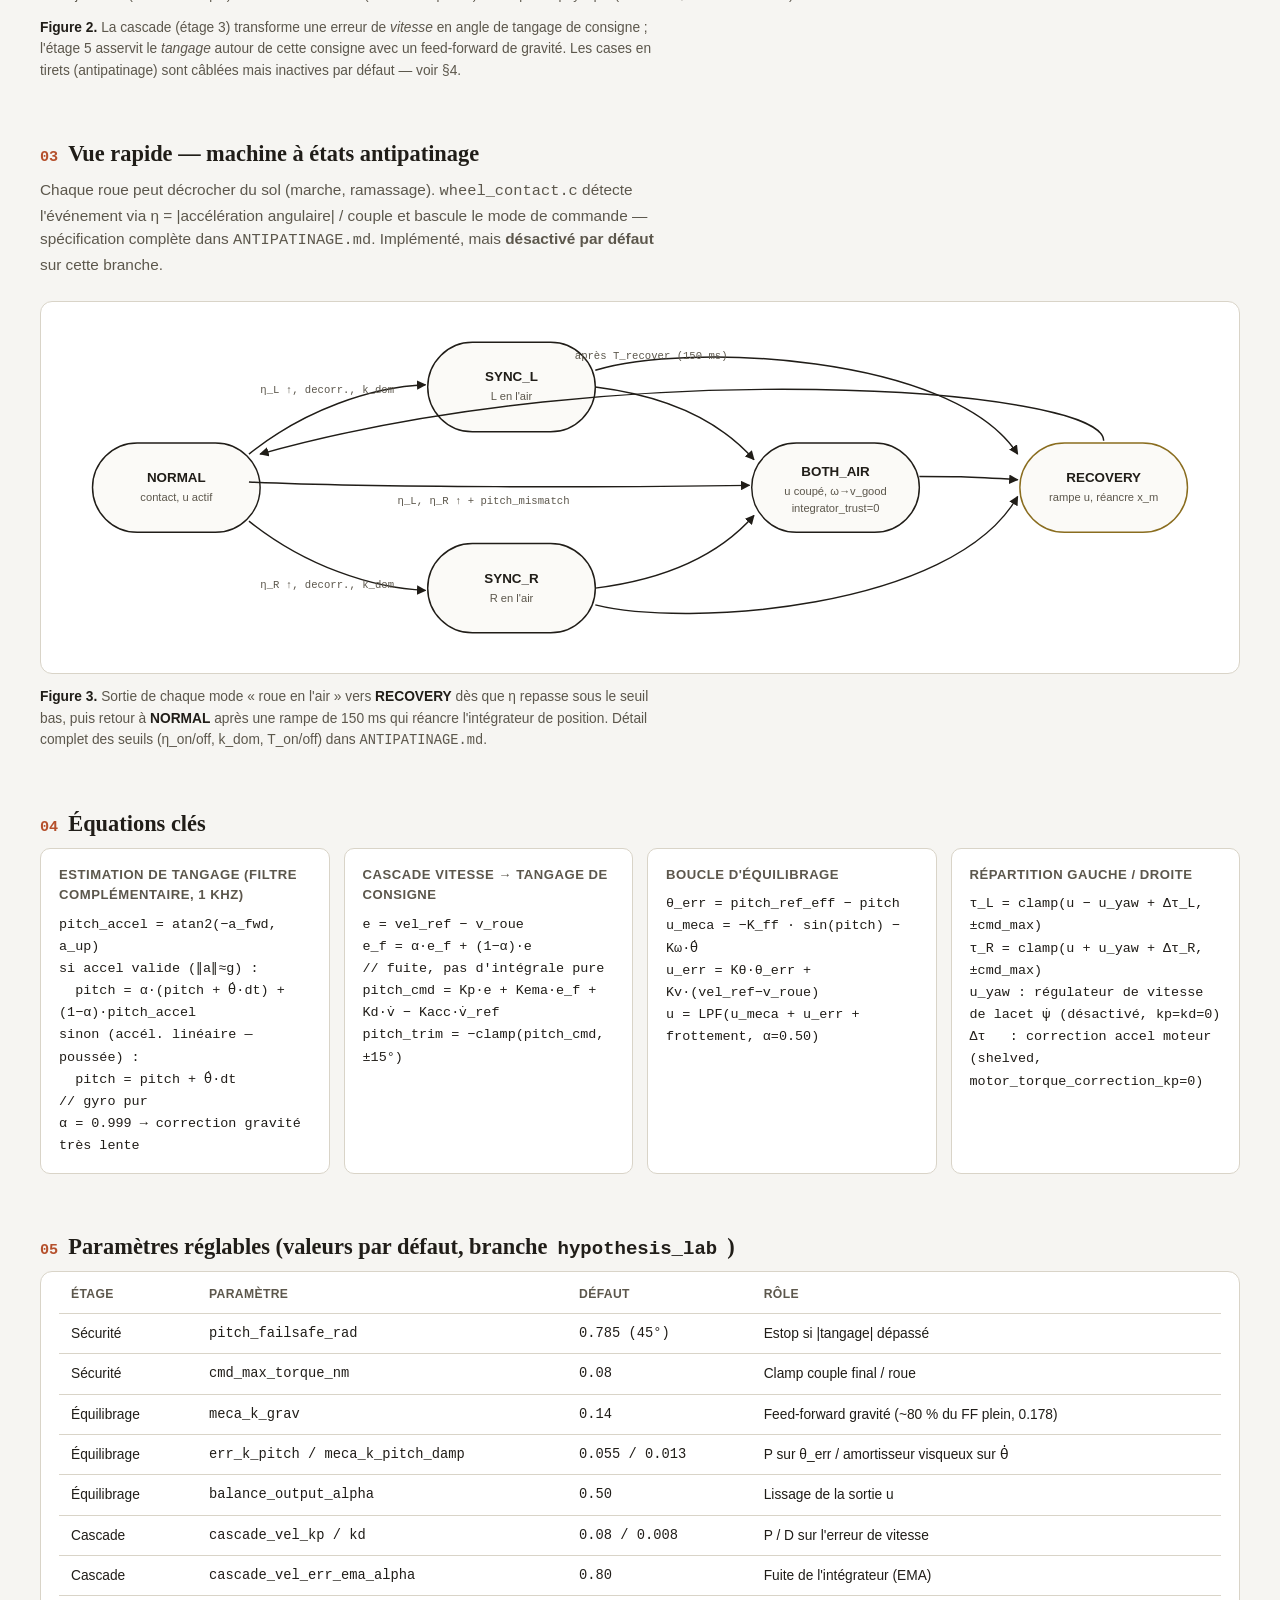
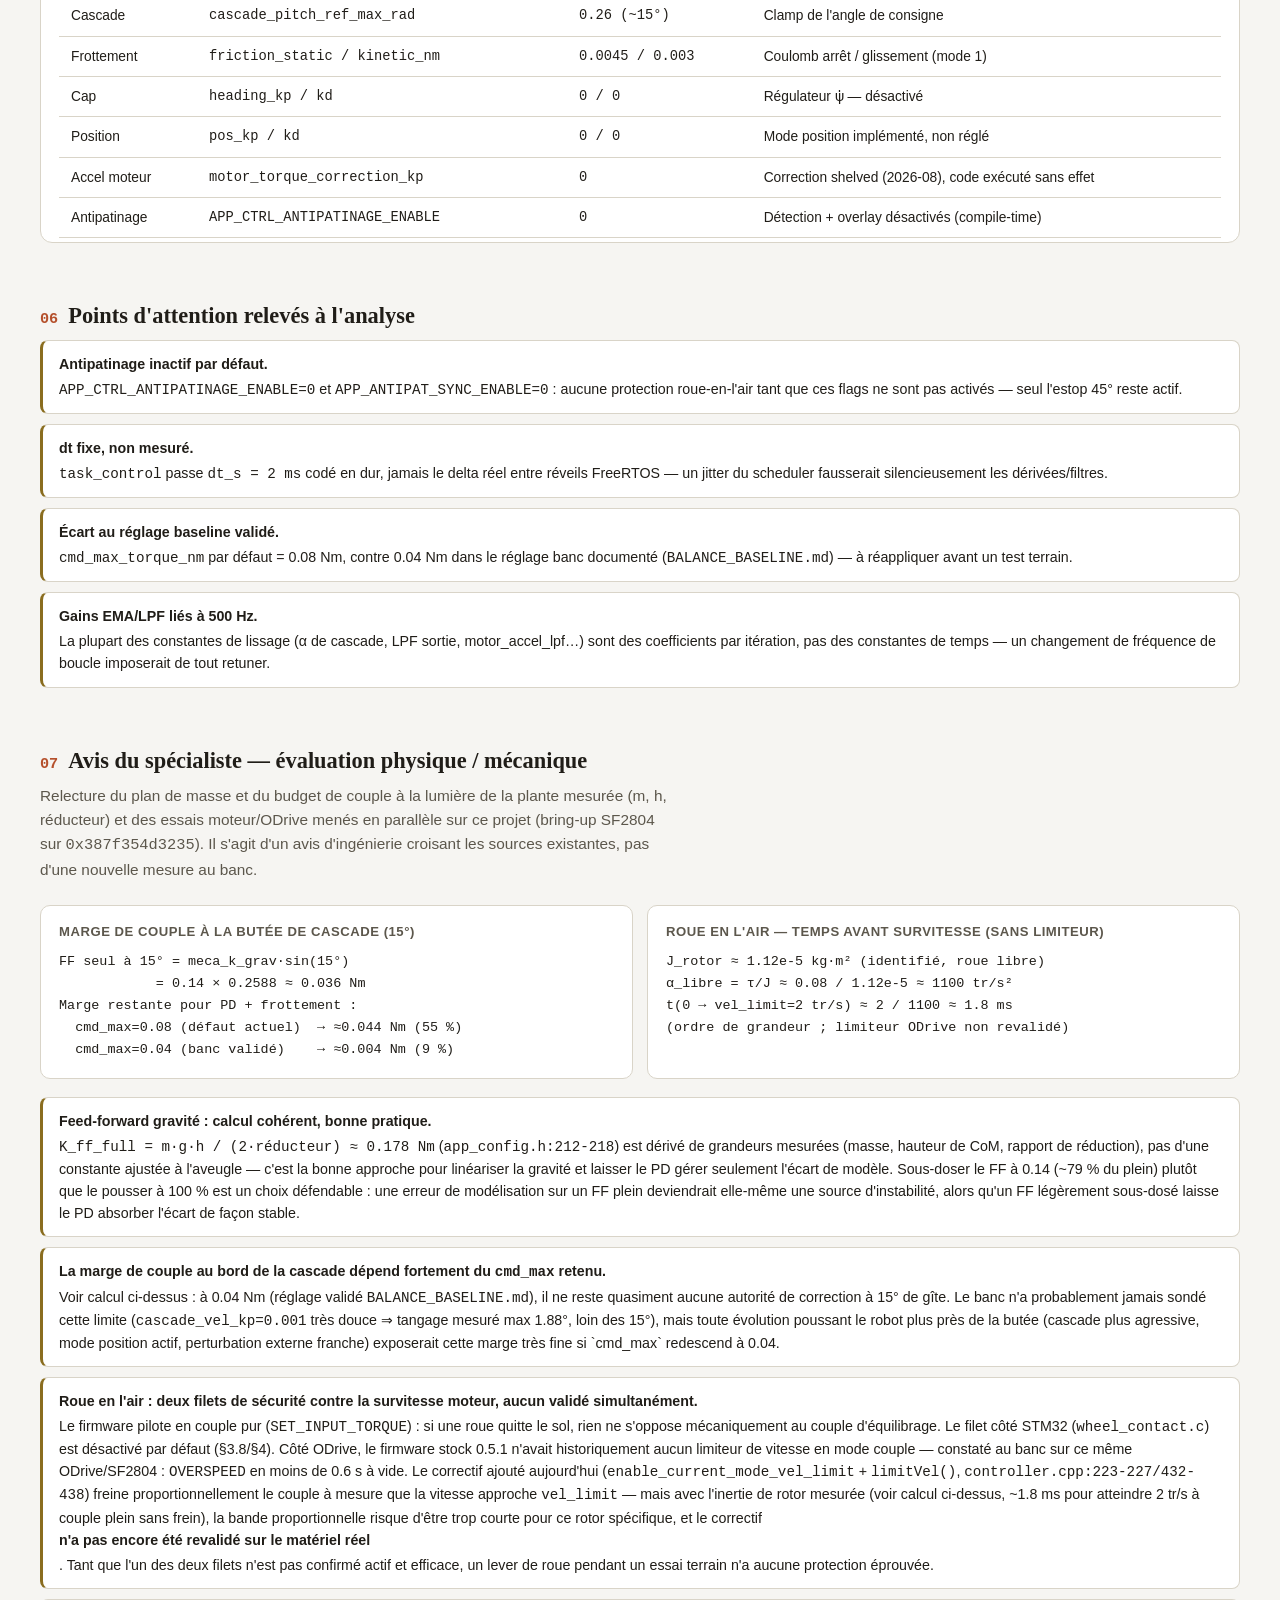
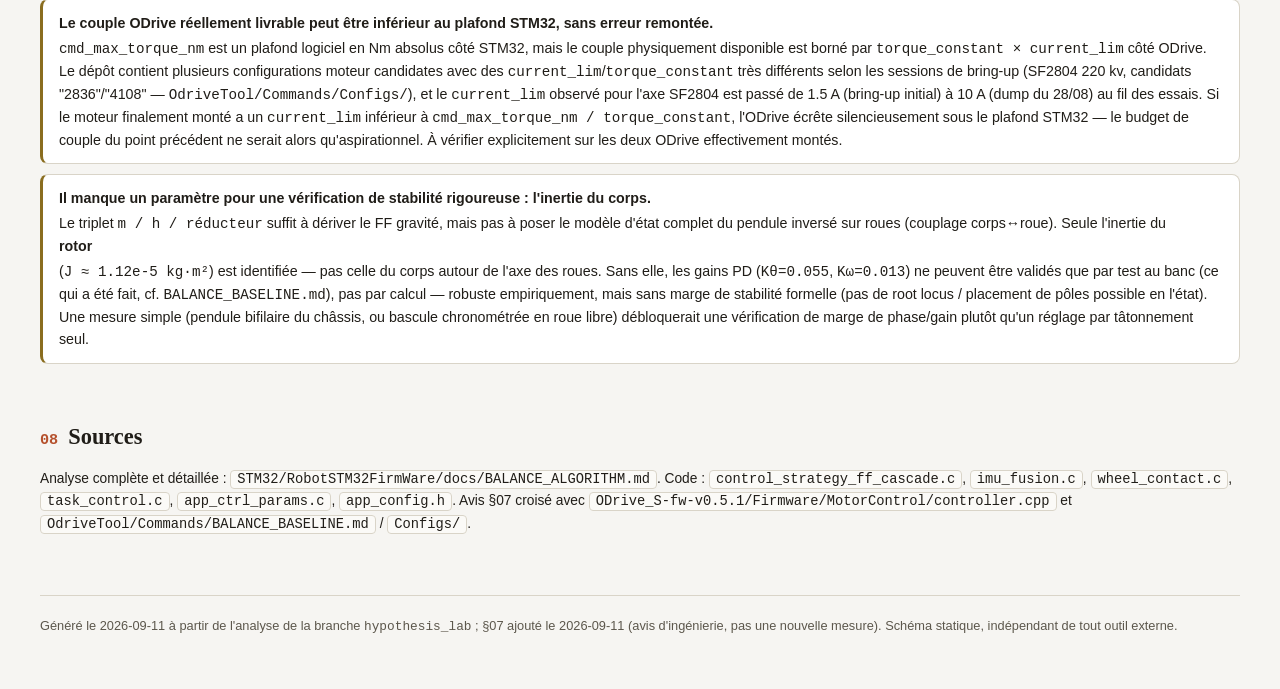
==== commit 5b3e60ac: "docs: update balance and antipatinage docs for the module split Co-Authored-By: Claude Opus 5 <norep" ====
--- a/docs/balance_algorithm.html
+++ b/docs/balance_algorithm.html
@@ -324,10 +324,10 @@
       <!-- 5 : PD + FF -->
       <rect class="box" x="740" y="20" width="190" height="150" rx="7"/>
       <text x="835" y="52" text-anchor="middle" class="lbl-title">Équilibrage</text>
-      <text x="835" y="70" text-anchor="middle" class="lbl-sub">u_ff = −K_ff·sin(θ)</text>
-      <text x="835" y="86" text-anchor="middle" class="lbl-sub">u_fb = Kθ·θ_err − Kω·θ̇</text>
+      <text x="835" y="70" text-anchor="middle" class="lbl-sub">u_meca = −K_ff·sin(θ) − Kω·θ̇</text>
+      <text x="835" y="86" text-anchor="middle" class="lbl-sub">u_err = Kθ·θ_err + Kv·(v_ref−v)</text>
       <text x="835" y="102" text-anchor="middle" class="lbl-sub">     + Kv·(vref−v)</text>
-      <text x="835" y="122" text-anchor="middle" class="lbl-sub" fill="var(--ink)">u_raw = u_ff + u_fb</text>
+      <text x="835" y="122" text-anchor="middle" class="lbl-sub" fill="var(--ink)">u_raw = u_meca + u_err</text>
 
       <!-- 6 -->
       <rect class="box" x="965" y="40" width="140" height="110" rx="7"/>
@@ -486,16 +486,16 @@
     <div class="eq-card">
       <h3>Boucle d'équilibrage</h3>
       <code>θ_err = pitch_ref_eff − pitch
-u_ff = −K_ff · sin(pitch)
-u_fb = Kθ·θ_err − Kω·θ̇ + Kv·(vel_ref−v_roue)
-u = LPF(u_ff + u_fb + frottement, α=0.50)</code>
+u_meca = −K_ff · sin(pitch) − Kω·θ̇
+u_err = Kθ·θ_err + Kv·(vel_ref−v_roue)
+u = LPF(u_meca + u_err + frottement, α=0.50)</code>
     </div>
     <div class="eq-card">
       <h3>Répartition gauche / droite</h3>
       <code>τ_L = clamp(u − u_yaw + Δτ_L, ±cmd_max)
 τ_R = clamp(u + u_yaw + Δτ_R, ±cmd_max)
 u_yaw : régulateur de vitesse de lacet ψ̇ (désactivé, kp=kd=0)
-Δτ   : correction accel moteur (shelved, alpha_kp=0)</code>
+Δτ   : correction accel moteur (shelved, motor_torque_correction_kp=0)</code>
     </div>
   </div>
 </section>
@@ -510,16 +510,16 @@
       <tbody>
         <tr><td>Sécurité</td><td class="num">pitch_failsafe_rad</td><td class="num">0.785 (45°)</td><td>Estop si |tangage| dépassé</td></tr>
         <tr><td>Sécurité</td><td class="num">cmd_max_torque_nm</td><td class="num">0.08</td><td>Clamp couple final / roue</td></tr>
-        <tr><td>Équilibrage</td><td class="num">ff_grav_k</td><td class="num">0.14</td><td>Feed-forward gravité (~80 % du FF plein, 0.178)</td></tr>
-        <tr><td>Équilibrage</td><td class="num">ff_fb_k_pitch / k_rate</td><td class="num">0.055 / 0.013</td><td>Gains P / D du PD de tangage</td></tr>
-        <tr><td>Équilibrage</td><td class="num">ff_output_alpha</td><td class="num">0.50</td><td>Lissage de la sortie u</td></tr>
+        <tr><td>Équilibrage</td><td class="num">meca_k_grav</td><td class="num">0.14</td><td>Feed-forward gravité (~80 % du FF plein, 0.178)</td></tr>
+        <tr><td>Équilibrage</td><td class="num">err_k_pitch / meca_k_pitch_damp</td><td class="num">0.055 / 0.013</td><td>P sur θ_err / amortisseur visqueux sur θ̇</td></tr>
+        <tr><td>Équilibrage</td><td class="num">balance_output_alpha</td><td class="num">0.50</td><td>Lissage de la sortie u</td></tr>
         <tr><td>Cascade</td><td class="num">cascade_vel_kp / kd</td><td class="num">0.08 / 0.008</td><td>P / D sur l'erreur de vitesse</td></tr>
         <tr><td>Cascade</td><td class="num">cascade_vel_err_ema_alpha</td><td class="num">0.80</td><td>Fuite de l'intégrateur (EMA)</td></tr>
         <tr><td>Cascade</td><td class="num">cascade_pitch_ref_max_rad</td><td class="num">0.26 (~15°)</td><td>Clamp de l'angle de consigne</td></tr>
         <tr><td>Frottement</td><td class="num">friction_static / kinetic_nm</td><td class="num">0.0045 / 0.003</td><td>Coulomb arrêt / glissement (mode 1)</td></tr>
         <tr><td>Cap</td><td class="num">heading_kp / kd</td><td class="num">0 / 0</td><td>Régulateur ψ̇ — désactivé</td></tr>
         <tr><td>Position</td><td class="num">pos_kp / kd</td><td class="num">0 / 0</td><td>Mode position implémenté, non réglé</td></tr>
-        <tr><td>Accel moteur</td><td class="num">alpha_kp</td><td class="num">0</td><td>Correction shelved (2026-08), code exécuté sans effet</td></tr>
+        <tr><td>Accel moteur</td><td class="num">motor_torque_correction_kp</td><td class="num">0</td><td>Correction shelved (2026-08), code exécuté sans effet</td></tr>
         <tr><td>Antipatinage</td><td class="num">APP_CTRL_ANTIPATINAGE_ENABLE</td><td class="num">0</td><td>Détection + overlay désactivés (compile-time)</td></tr>
       </tbody>
     </table>
@@ -532,7 +532,7 @@
     <div class="note"><b>Antipatinage inactif par défaut.</b> <code style="font-family:var(--mono)">APP_CTRL_ANTIPATINAGE_ENABLE=0</code> et <code style="font-family:var(--mono)">APP_ANTIPAT_SYNC_ENABLE=0</code> : aucune protection roue-en-l'air tant que ces flags ne sont pas activés — seul l'estop 45° reste actif.</div>
     <div class="note"><b>dt fixe, non mesuré.</b> <code style="font-family:var(--mono)">task_control</code> passe <code style="font-family:var(--mono)">dt_s = 2&nbsp;ms</code> codé en dur, jamais le delta réel entre réveils FreeRTOS — un jitter du scheduler fausserait silencieusement les dérivées/filtres.</div>
     <div class="note"><b>Écart au réglage baseline validé.</b> <code style="font-family:var(--mono)">cmd_max_torque_nm</code> par défaut = 0.08 Nm, contre 0.04 Nm dans le réglage banc documenté (<code style="font-family:var(--mono)">BALANCE_BASELINE.md</code>) — à réappliquer avant un test terrain.</div>
-    <div class="note"><b>Gains EMA/LPF liés à 500 Hz.</b> La plupart des constantes de lissage (α de cascade, LPF sortie, alpha_lpf…) sont des coefficients par itération, pas des constantes de temps — un changement de fréquence de boucle imposerait de tout retuner.</div>
+    <div class="note"><b>Gains EMA/LPF liés à 500 Hz.</b> La plupart des constantes de lissage (α de cascade, LPF sortie, motor_accel_lpf…) sont des coefficients par itération, pas des constantes de temps — un changement de fréquence de boucle imposerait de tout retuner.</div>
   </div>
 </section>
 
@@ -543,7 +543,7 @@
   <div class="eq-grid" style="margin-bottom:18px;">
     <div class="eq-card">
       <h3>Marge de couple à la butée de cascade (15°)</h3>
-      <code>FF seul à 15° = ff_grav_k·sin(15°)
+      <code>FF seul à 15° = meca_k_grav·sin(15°)
             = 0.14 × 0.2588 ≈ 0.036 Nm
 Marge restante pour PD + frottement :
   cmd_max=0.08 (défaut actuel)  → ≈0.044 Nm (55 %)
